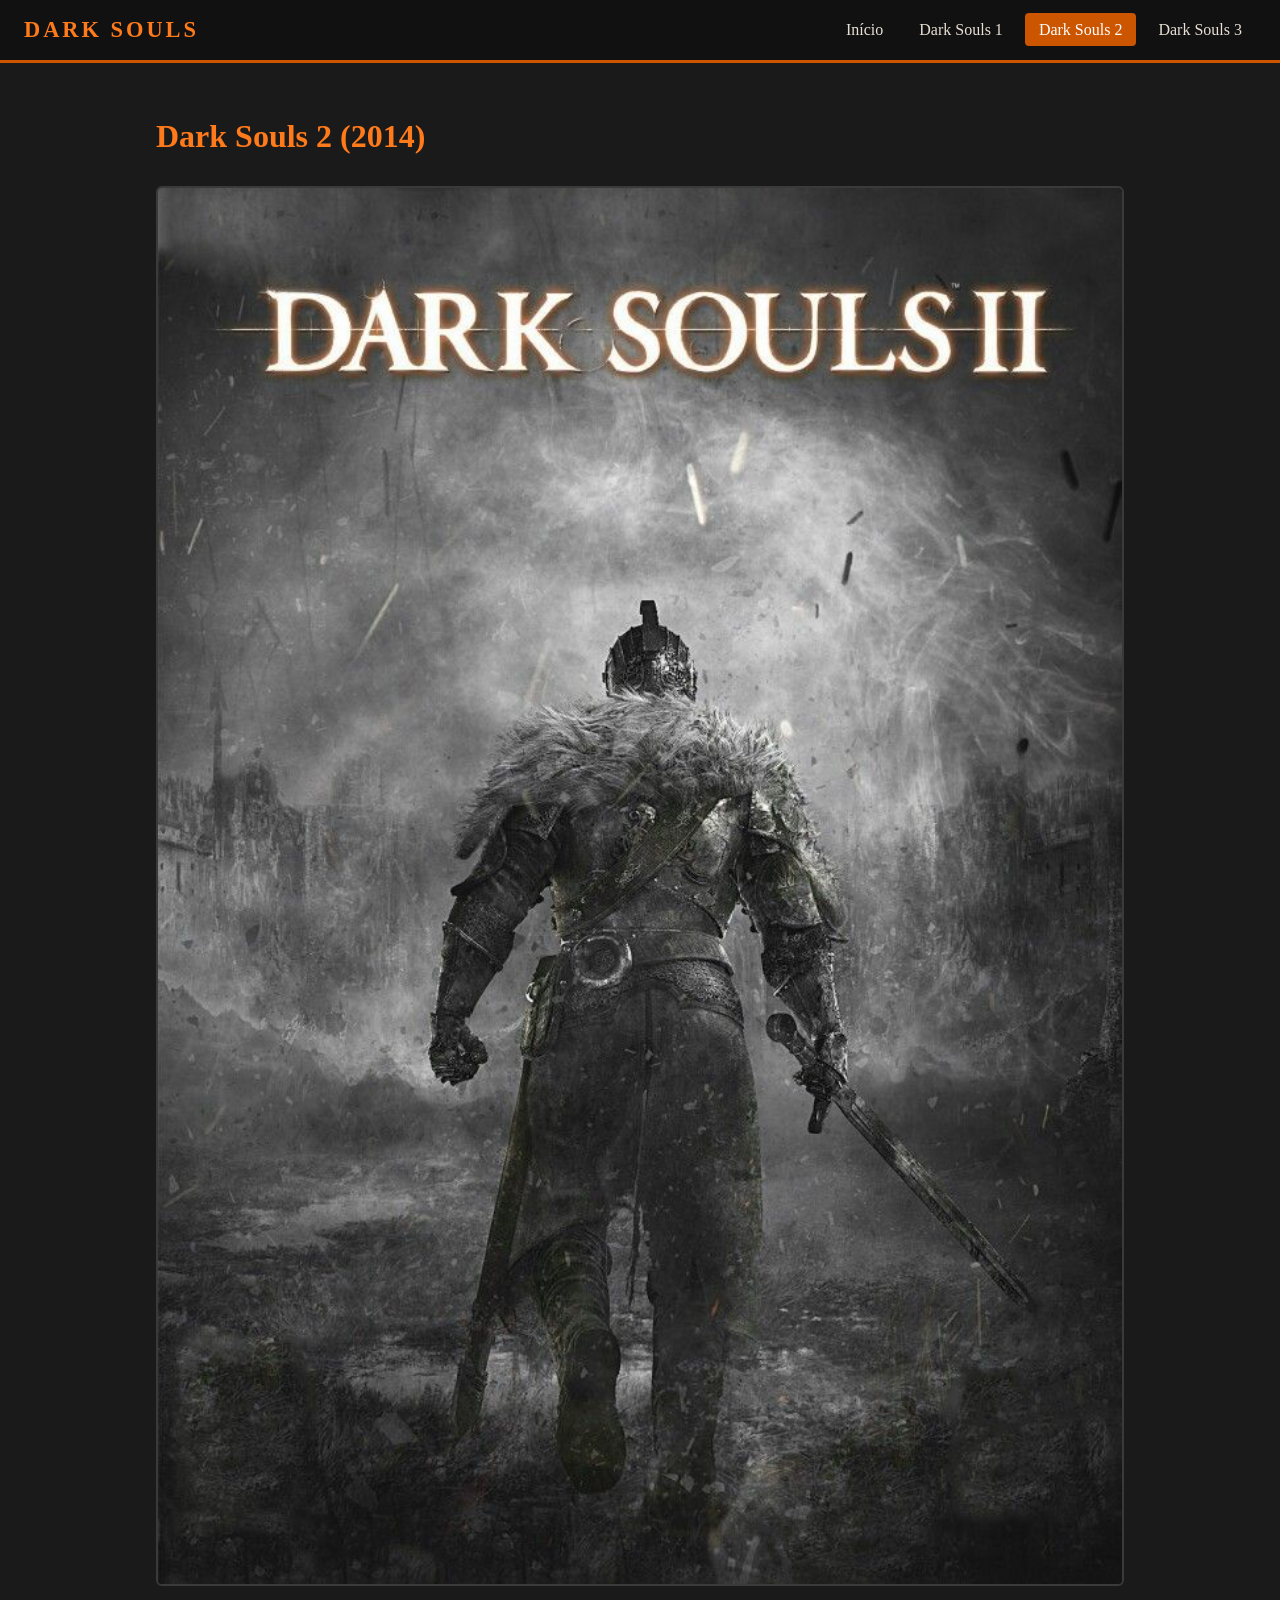
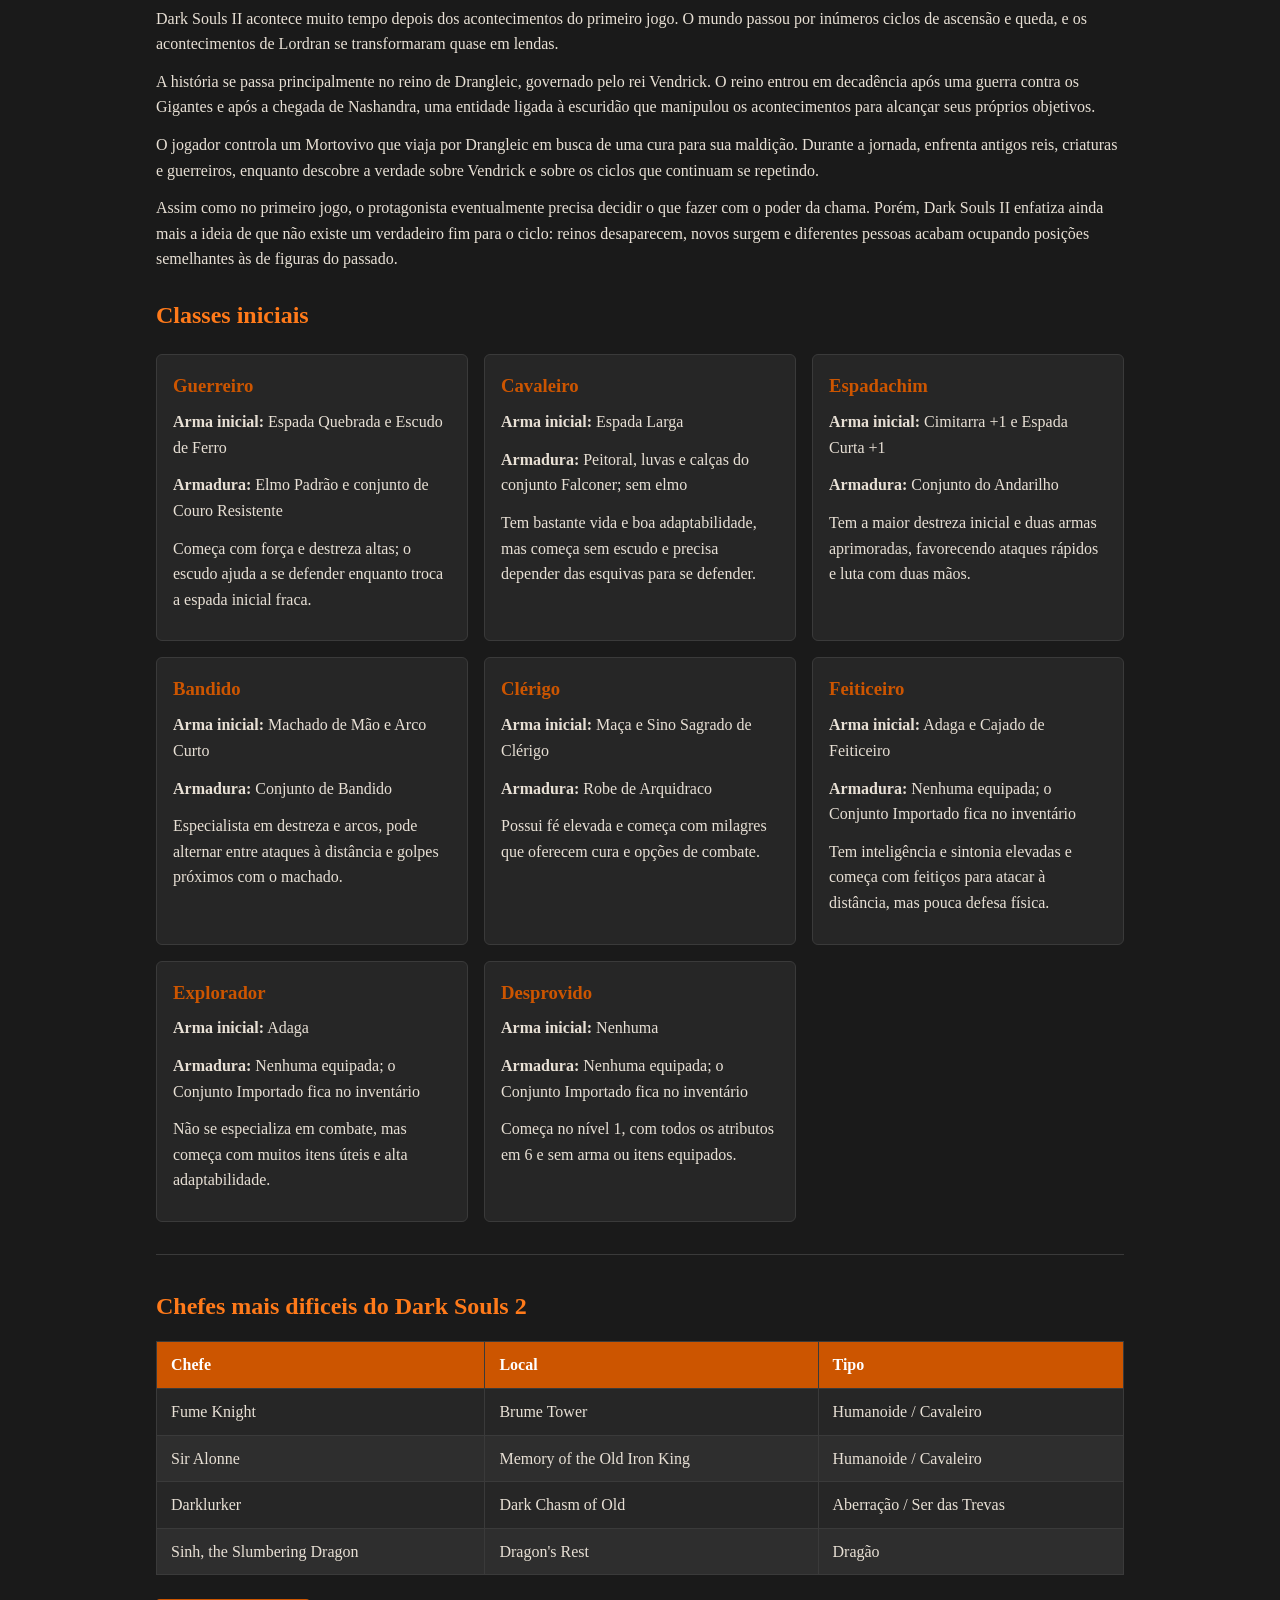
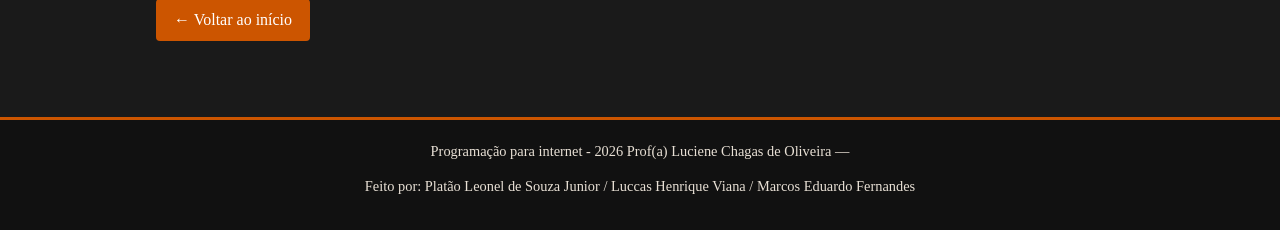
==== darksouls/ds2.html @ 814d5483 "Add files via upload" ====
<!DOCTYPE html>
<html lang="pt-BR">
<head>
  <meta charset="UTF-8">
  <meta name="viewport" content="width=device-width, initial-scale=1.0">
  <title>Dark Souls 2 - Classes e Chefes</title>
  <link rel="stylesheet" href="style.css">
</head>
<body>

  <header>
    <nav class="menu">
      <span class="logo">DARK SOULS</span>
      <button class="menu-toggle" id="menu-toggle">&#9776;</button>
      <ul class="menu-lista" id="menu-lista">
        <li><a href="index.html">Início</a></li>
        <li><a href="ds1.html">Dark Souls 1</a></li>
        <li><a href="ds2.html" class="ativo">Dark Souls 2</a></li>
        <li><a href="ds3.html">Dark Souls 3</a></li>
      </ul>
    </nav>
  </header>

  <main class="container">

    <h1>Dark Souls 2 (2014)</h1>
    <img src="img/ds2.jpg" alt="Cavaleiro observando o reino de Drangleic" class="img-destaque">
    <p>Dark Souls II acontece muito tempo depois dos acontecimentos do primeiro jogo. O mundo passou por inúmeros ciclos de ascensão e queda, e os acontecimentos de Lordran se transformaram quase em lendas.</p>
    <p>A história se passa principalmente no reino de Drangleic, governado pelo rei Vendrick. O reino entrou em decadência após uma guerra contra os Gigantes e após a chegada de Nashandra, uma entidade ligada à escuridão que manipulou os acontecimentos para alcançar seus próprios objetivos.</p>
    <p>O jogador controla um Mortovivo que viaja por Drangleic em busca de uma cura para sua maldição. Durante a jornada, enfrenta antigos reis, criaturas e guerreiros, enquanto descobre a verdade sobre Vendrick e sobre os ciclos que continuam se repetindo.</p>
    <p>Assim como no primeiro jogo, o protagonista eventualmente precisa decidir o que fazer com o poder da chama. Porém, Dark Souls II enfatiza ainda mais a ideia de que não existe um verdadeiro fim para o ciclo: reinos desaparecem, novos surgem e diferentes pessoas acabam ocupando posições semelhantes às de figuras do passado.</p>

    <h2>Classes iniciais</h2>
    <div class="cards">
      <div class="card">
        <h3>Guerreiro</h3>
        <p><strong>Arma inicial:</strong> Espada Quebrada e Escudo de Ferro</p>
        <p><strong>Armadura:</strong> Elmo Padrão e conjunto de Couro Resistente</p>
        <p>Começa com força e destreza altas; o escudo ajuda a se defender enquanto troca a espada inicial fraca.</p>
      </div>
      <div class="card">
        <h3>Cavaleiro</h3>
        <p><strong>Arma inicial:</strong> Espada Larga</p>
        <p><strong>Armadura:</strong> Peitoral, luvas e calças do conjunto Falconer; sem elmo</p>
        <p>Tem bastante vida e boa adaptabilidade, mas começa sem escudo e precisa depender das esquivas para se defender.</p>
      </div>
      <div class="card">
        <h3>Espadachim</h3>
        <p><strong>Arma inicial:</strong> Cimitarra +1 e Espada Curta +1</p>
        <p><strong>Armadura:</strong> Conjunto do Andarilho</p>
        <p>Tem a maior destreza inicial e duas armas aprimoradas, favorecendo ataques rápidos e luta com duas mãos.</p>
      </div>
      <div class="card">
        <h3>Bandido</h3>
        <p><strong>Arma inicial:</strong> Machado de Mão e Arco Curto</p>
        <p><strong>Armadura:</strong> Conjunto de Bandido</p>
        <p>Especialista em destreza e arcos, pode alternar entre ataques à distância e golpes próximos com o machado.</p>
      </div>
      <div class="card">
        <h3>Clérigo</h3>
        <p><strong>Arma inicial:</strong> Maça e Sino Sagrado de Clérigo</p>
        <p><strong>Armadura:</strong> Robe de Arquidraco</p>
        <p>Possui fé elevada e começa com milagres que oferecem cura e opções de combate.</p>
      </div>
      <div class="card">
        <h3>Feiticeiro</h3>
        <p><strong>Arma inicial:</strong> Adaga e Cajado de Feiticeiro</p>
        <p><strong>Armadura:</strong> Nenhuma equipada; o Conjunto Importado fica no inventário</p>
        <p>Tem inteligência e sintonia elevadas e começa com feitiços para atacar à distância, mas pouca defesa física.</p>
      </div>
      <div class="card">
        <h3>Explorador</h3>
        <p><strong>Arma inicial:</strong> Adaga</p>
        <p><strong>Armadura:</strong> Nenhuma equipada; o Conjunto Importado fica no inventário</p>
        <p>Não se especializa em combate, mas começa com muitos itens úteis e alta adaptabilidade.</p>
      </div>
      <div class="card">
        <h3>Desprovido</h3>
        <p><strong>Arma inicial:</strong> Nenhuma</p>
        <p><strong>Armadura:</strong> Nenhuma equipada; o Conjunto Importado fica no inventário</p>
        <p>Começa no nível 1, com todos os atributos em 6 e sem arma ou itens equipados.</p>
      </div>
    </div>

    <hr>

    <h2>Chefes mais dificeis do Dark Souls 2</h2>
    <table>
      <thead>
        <tr>
          <th>Chefe</th>
          <th>Local</th>
          <th>Tipo</th>
        </tr>
      </thead>
      <tbody>
        <tr>
          <td>Fume Knight</td>
          <td>Brume Tower</td>
          <td>Humanoide / Cavaleiro</td>
        </tr>
        <tr>
          <td>Sir Alonne</td>
          <td>Memory of the Old Iron King</td>
          <td>Humanoide / Cavaleiro</td>
        </tr>
        <tr>
          <td>Darklurker</td>
          <td>Dark Chasm of Old</td>
          <td>Aberração / Ser das Trevas</td>
        </tr>
        <tr>
          <td>Sinh, the Slumbering Dragon</td>
          <td>Dragon's Rest</td>
          <td>Dragão</td>
        </tr>
      </tbody>
    </table>

    <p><a href="index.html" class="botao">&larr; Voltar ao início</a></p>

  </main>

  <footer>
    <p>Programação para internet - 2026 Prof(a) Luciene Chagas de Oliveira &mdash;</p>
    <p>Feito por: Platão Leonel de Souza Junior / Luccas Henrique Viana / Marcos Eduardo Fernandes</p>
  </footer>

  <script src="script.js"></script>
</body>
</html>
---- darksouls/style.css ----
/* Variáveis de cores para padronizar o site */
:root {
  --cor-fundo: #1a1a1a; 
  --cor-fundo-card: #262626;
  --cor-texto: #e8e0d5; 
  --cor-destaque: #cc5500; 
  --cor-destaque-claro: #ff7a1a;
  --cor-borda: #3a3a3a;
  --cor-erro: #ff5555;
  --cor-sucesso: #7bc47f;
}

* {
  margin: 0;
  padding: 0;
  box-sizing: border-box;
}

body {
  background-color: var(--cor-fundo);
  color: var(--cor-texto);
  font-family: Georgia, 'Times New Roman', serif;
  line-height: 1.6;
}

/* Menu de navegação */
.menu {
  background-color: #111111;
  border-bottom: 3px solid var(--cor-destaque);
  display: flex;
  align-items: center;
  justify-content: space-between;
  padding: 12px 24px;
  position: sticky;
  top: 0;
  z-index: 10;
}

.logo {
  color: var(--cor-destaque-claro);
  font-size: 1.4rem;
  font-weight: bold;
  letter-spacing: 3px;
}

.menu-lista {
  list-style: none;
  display: flex;
  gap: 8px;
}

.menu-lista a {
  color: var(--cor-texto);
  text-decoration: none;
  padding: 8px 14px;
  border-radius: 4px;
  transition: background-color 0.2s;
}

.menu-lista a:hover {
  background-color: var(--cor-destaque);
  color: #ffffff;
}

/* Link da página atual fica destacado */
.menu-lista a.ativo {
  background-color: var(--cor-destaque);
  color: #ffffff;
}
.menu-toggle {
  display: none;
  background: none;
  border: 1px solid var(--cor-borda);
  color: var(--cor-texto);
  font-size: 1.4rem;
  padding: 4px 10px;
  border-radius: 4px;
  cursor: pointer;
}

/* Banner da página inicial */
.banner {
  position: relative;
  text-align: center;
}

.banner img {
  width: 100%;
  max-height: 420px;
  object-fit: cover;
  display: block;
}

.banner-texto {
  position: absolute;
  bottom: 0;
  left: 0;
  right: 0;
  padding: 24px;
  background: linear-gradient(transparent, rgba(0, 0, 0, 0.85));
}

.banner-texto h1 {
  color: var(--cor-destaque-claro);
  font-size: 2.4rem;
  letter-spacing: 2px;
}

/* Conteúdo */
.container {
  max-width: 1000px;
  margin: 0 auto;
  padding: 24px 16px;
}

h1, h2 {
  color: var(--cor-destaque-claro);
  margin: 24px 0 12px 0;
}

h3 {
  color: var(--cor-destaque);
  margin-bottom: 8px;
}

p {
  margin-bottom: 12px;
}

hr {
  border: none;
  border-top: 1px solid var(--cor-borda);
  margin: 32px 0;
}

.img-destaque {
  width: 100%;
  border-radius: 6px;
  border: 2px solid var(--cor-borda);
  margin: 12px 0;
}

/* Cards */
.cards {
  display: grid;
  grid-template-columns: repeat(auto-fit, minmax(260px, 1fr));
  gap: 16px;
  margin: 20px 0;
}

.card {
  background-color: var(--cor-fundo-card);
  border: 1px solid var(--cor-borda);
  border-radius: 6px;
  padding: 16px;
  transition: border-color 0.2s, transform 0.2s;
}

.card:hover {
  border-color: var(--cor-destaque);
  transform: translateY(-3px);
}

.card img {
  width: 100%;
  border-radius: 4px;
  margin-bottom: 12px;
  display: block;
}

/* Botões e links */
.botao {
  display: inline-block;
  background-color: var(--cor-destaque);
  color: #ffffff;
  text-decoration: none;
  border: none;
  padding: 8px 18px;
  border-radius: 4px;
  font-family: inherit;
  font-size: 1rem;
  cursor: pointer;
  margin-top: 8px;
  transition: background-color 0.2s;
}

.botao:hover {
  background-color: var(--cor-destaque-claro);
}

/* Botões do filtro */
.filtros {
  display: flex;
  flex-wrap: wrap;
  gap: 8px;
  margin: 16px 0;
}

.filtro.selecionado {
  background-color: var(--cor-destaque-claro);
}

/* Tabela */
table {
  width: 100%;
  border-collapse: collapse;
  margin: 16px 0;
  background-color: var(--cor-fundo-card);
}

th, td {
  border: 1px solid var(--cor-borda);
  padding: 10px 14px;
  text-align: left;
}

th {
  background-color: var(--cor-destaque);
  color: #ffffff;
}

/* Linhas alternadas para facilitar a leitura */
tbody tr:nth-child(even) {
  background-color: #2e2e2e;
}

tbody tr:hover {
  background-color: #383838;
}

/* Formulário */
form {
  background-color: var(--cor-fundo-card);
  border: 1px solid var(--cor-borda);
  border-radius: 6px;
  padding: 20px;
  max-width: 480px;
}

.campo {
  margin-bottom: 16px;
}

label {
  display: block;
  margin-bottom: 4px;
  color: var(--cor-destaque-claro);
}

input {
  width: 100%;
  padding: 10px;
  border: 1px solid var(--cor-borda);
  border-radius: 4px;
  background-color: #1f1f1f;
  color: var(--cor-texto);
  font-family: inherit;
  font-size: 1rem;
}

input:focus {
  outline: none;
  border-color: var(--cor-destaque-claro);
}

/* Mensagens de erro e sucesso da validação */
.erro {
  color: var(--cor-erro);
  font-size: 0.85rem;
  display: block;
  margin-top: 4px;
}

.sucesso {
  color: var(--cor-sucesso);
  margin-top: 12px;
  font-weight: bold;
}

/* Rodapé */
footer {
  background-color: #111111;
  border-top: 3px solid var(--cor-destaque);
  text-align: center;
  padding: 20px;
  margin-top: 40px;
  font-size: 0.9rem;
}

footer a {
  color: var(--cor-destaque-claro);
}

/* Responsivo */
@media (max-width: 700px) {
  .menu-toggle {
    display: block;
  }

  .menu-lista {
    display: none;
    flex-direction: column;
    position: absolute;
    top: 100%;
    left: 0;
    right: 0;
    background-color: #111111;
    padding: 12px;
  }

  /* Classe adicionada pelo JavaScript ao clicar no botão */
  .menu-lista.aberto {
    display: flex;
  }

  .banner-texto h1 {
    font-size: 1.6rem;
  }
}
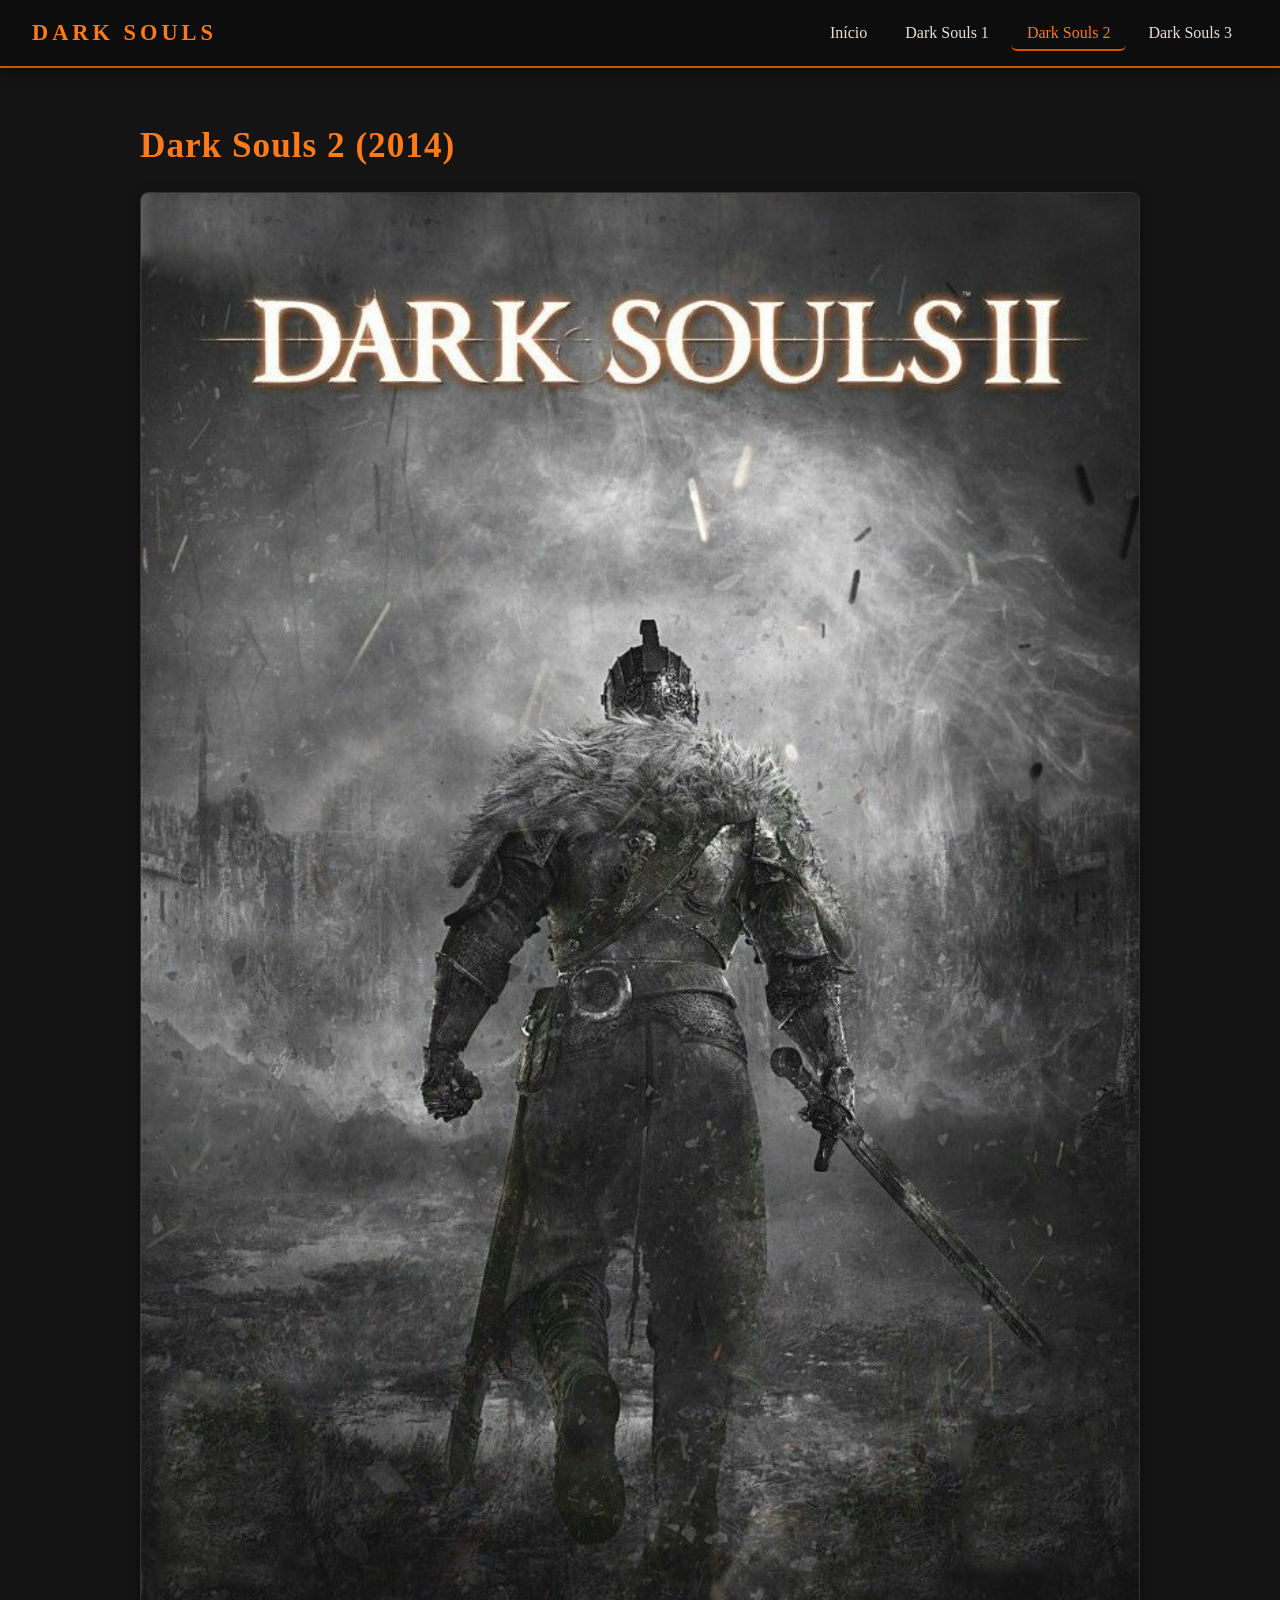
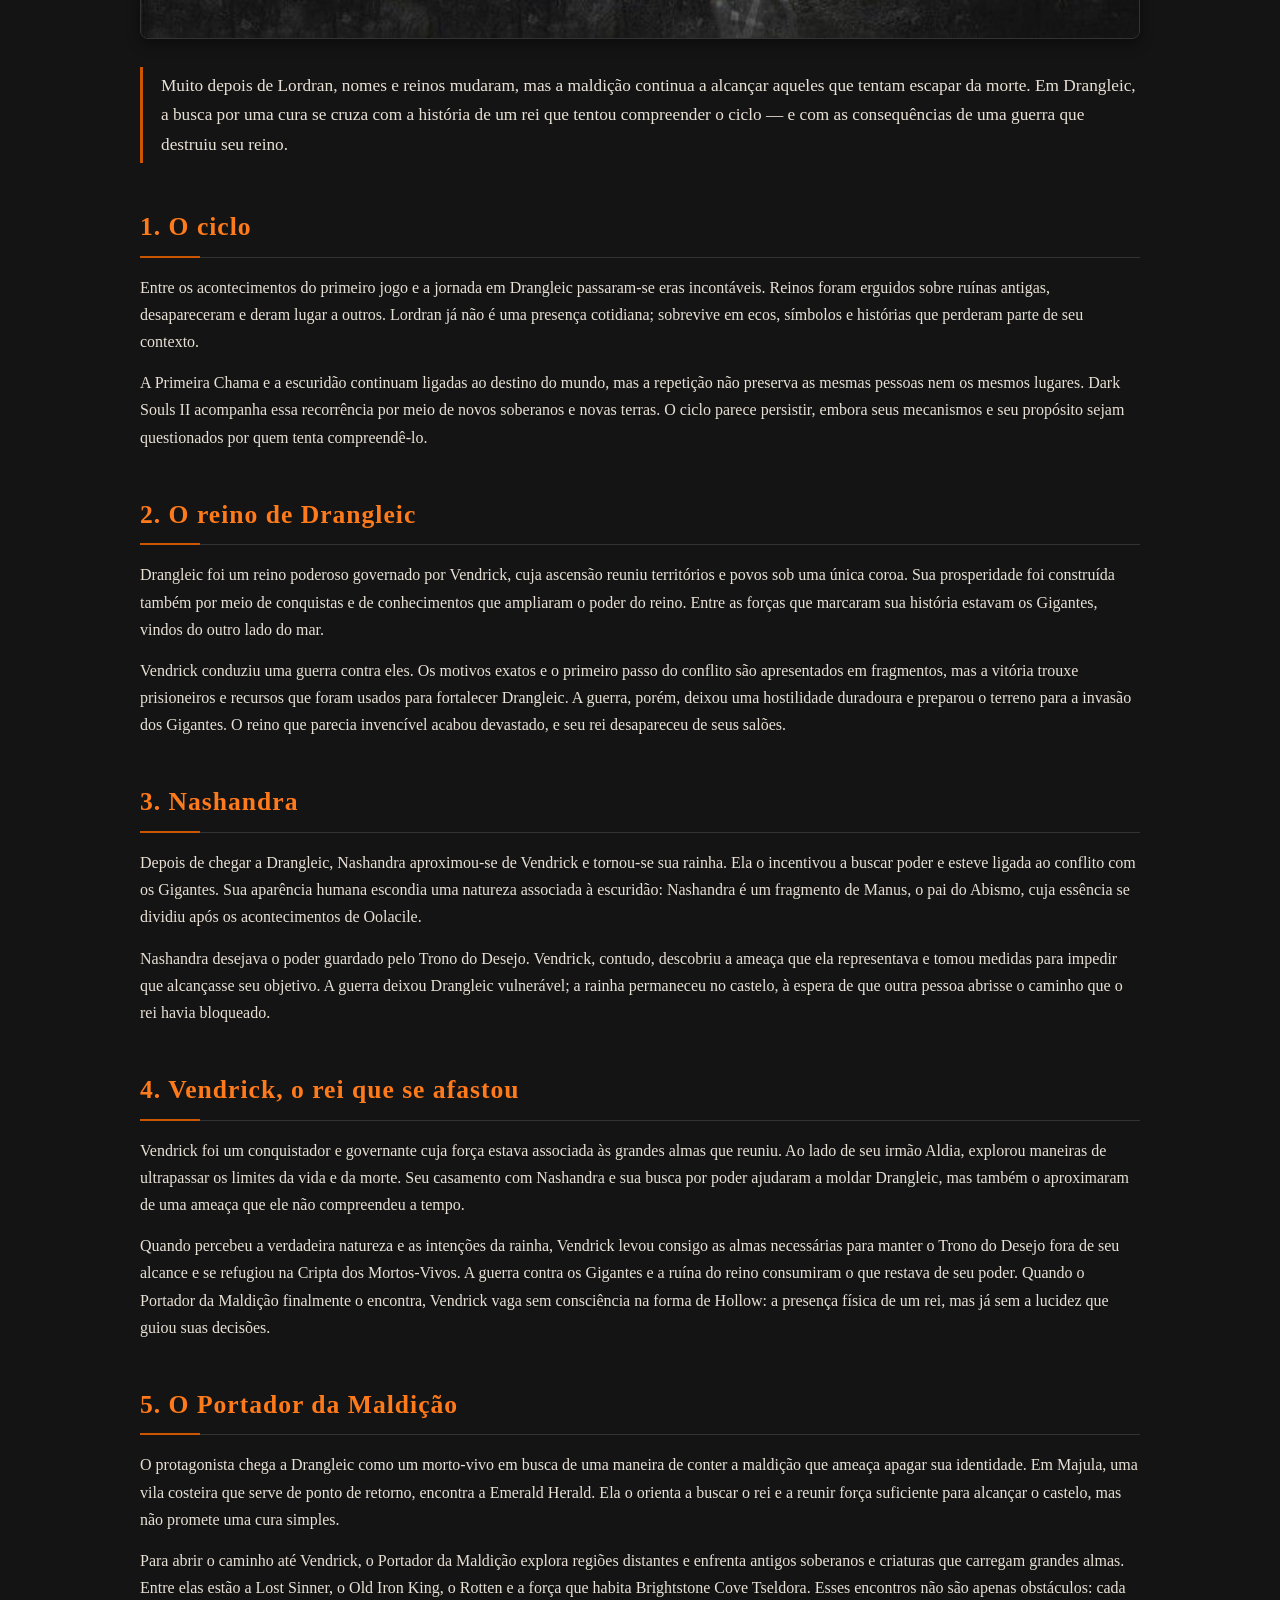
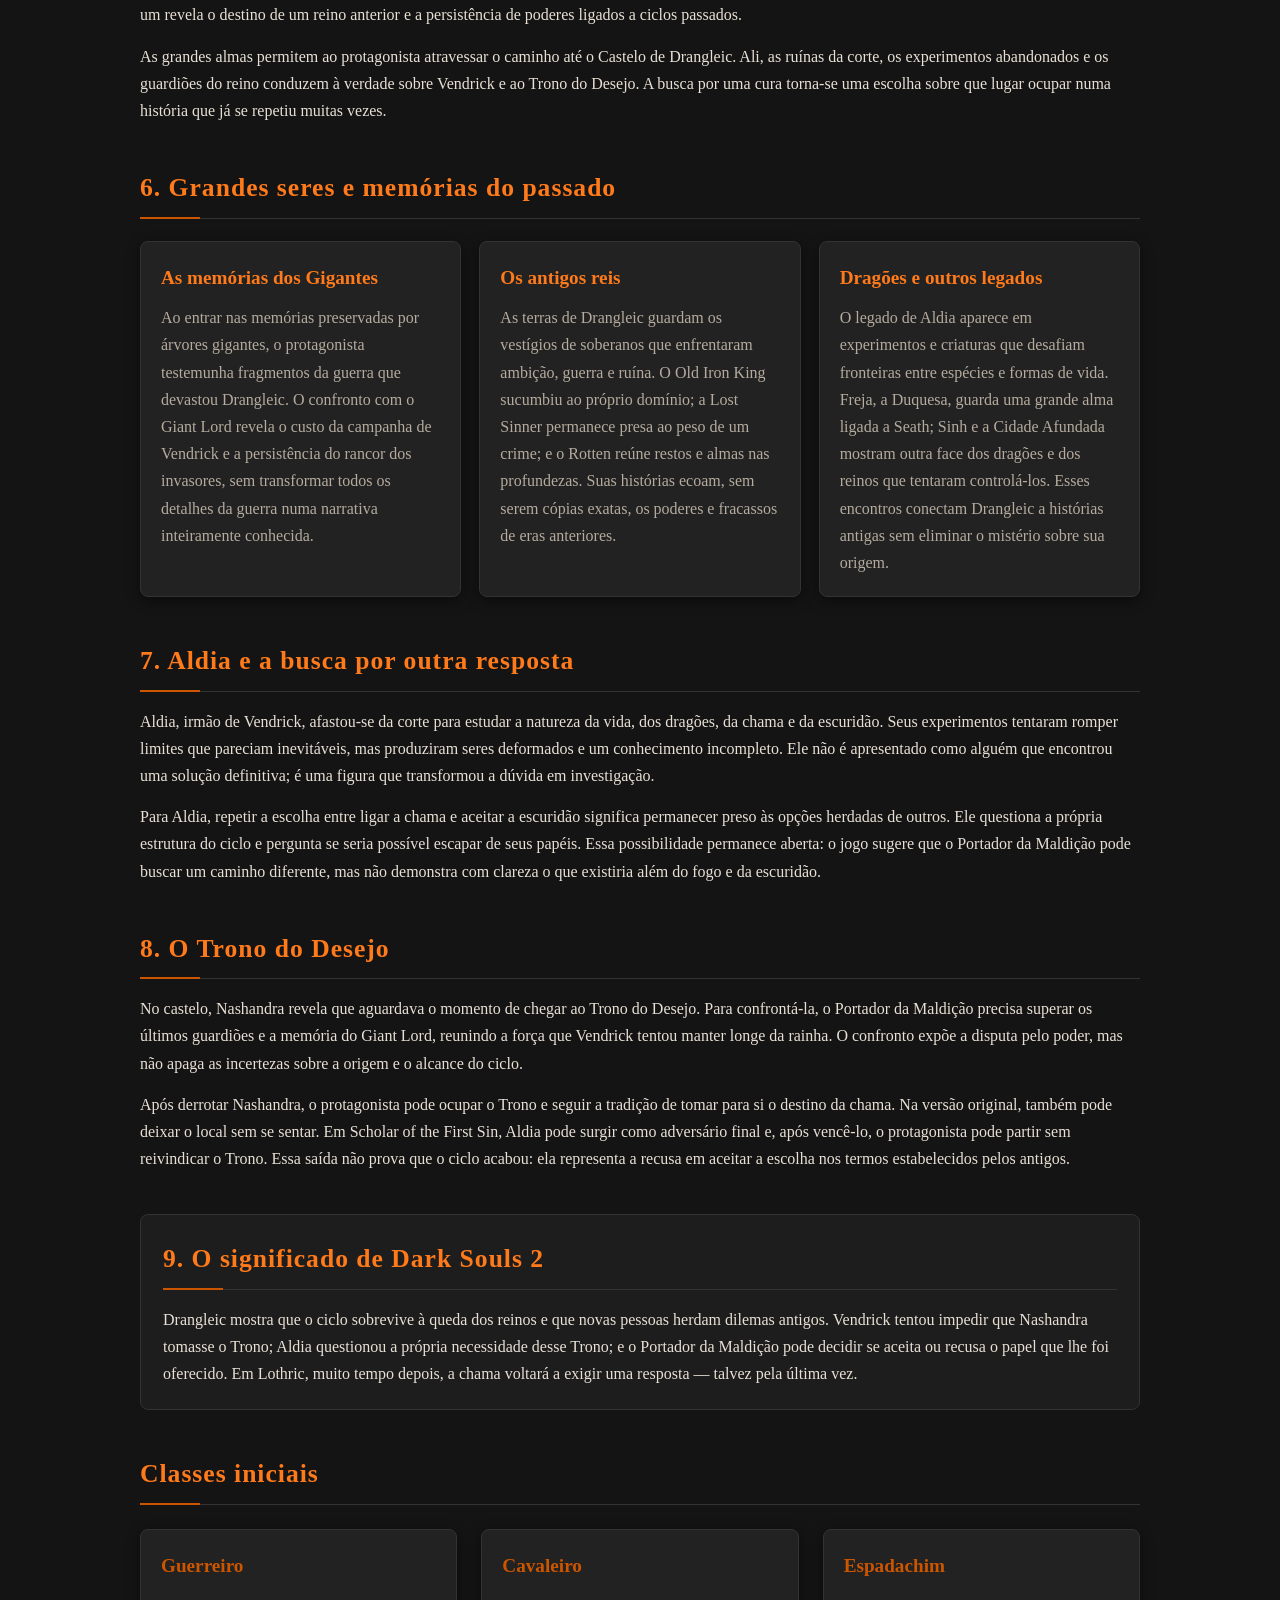
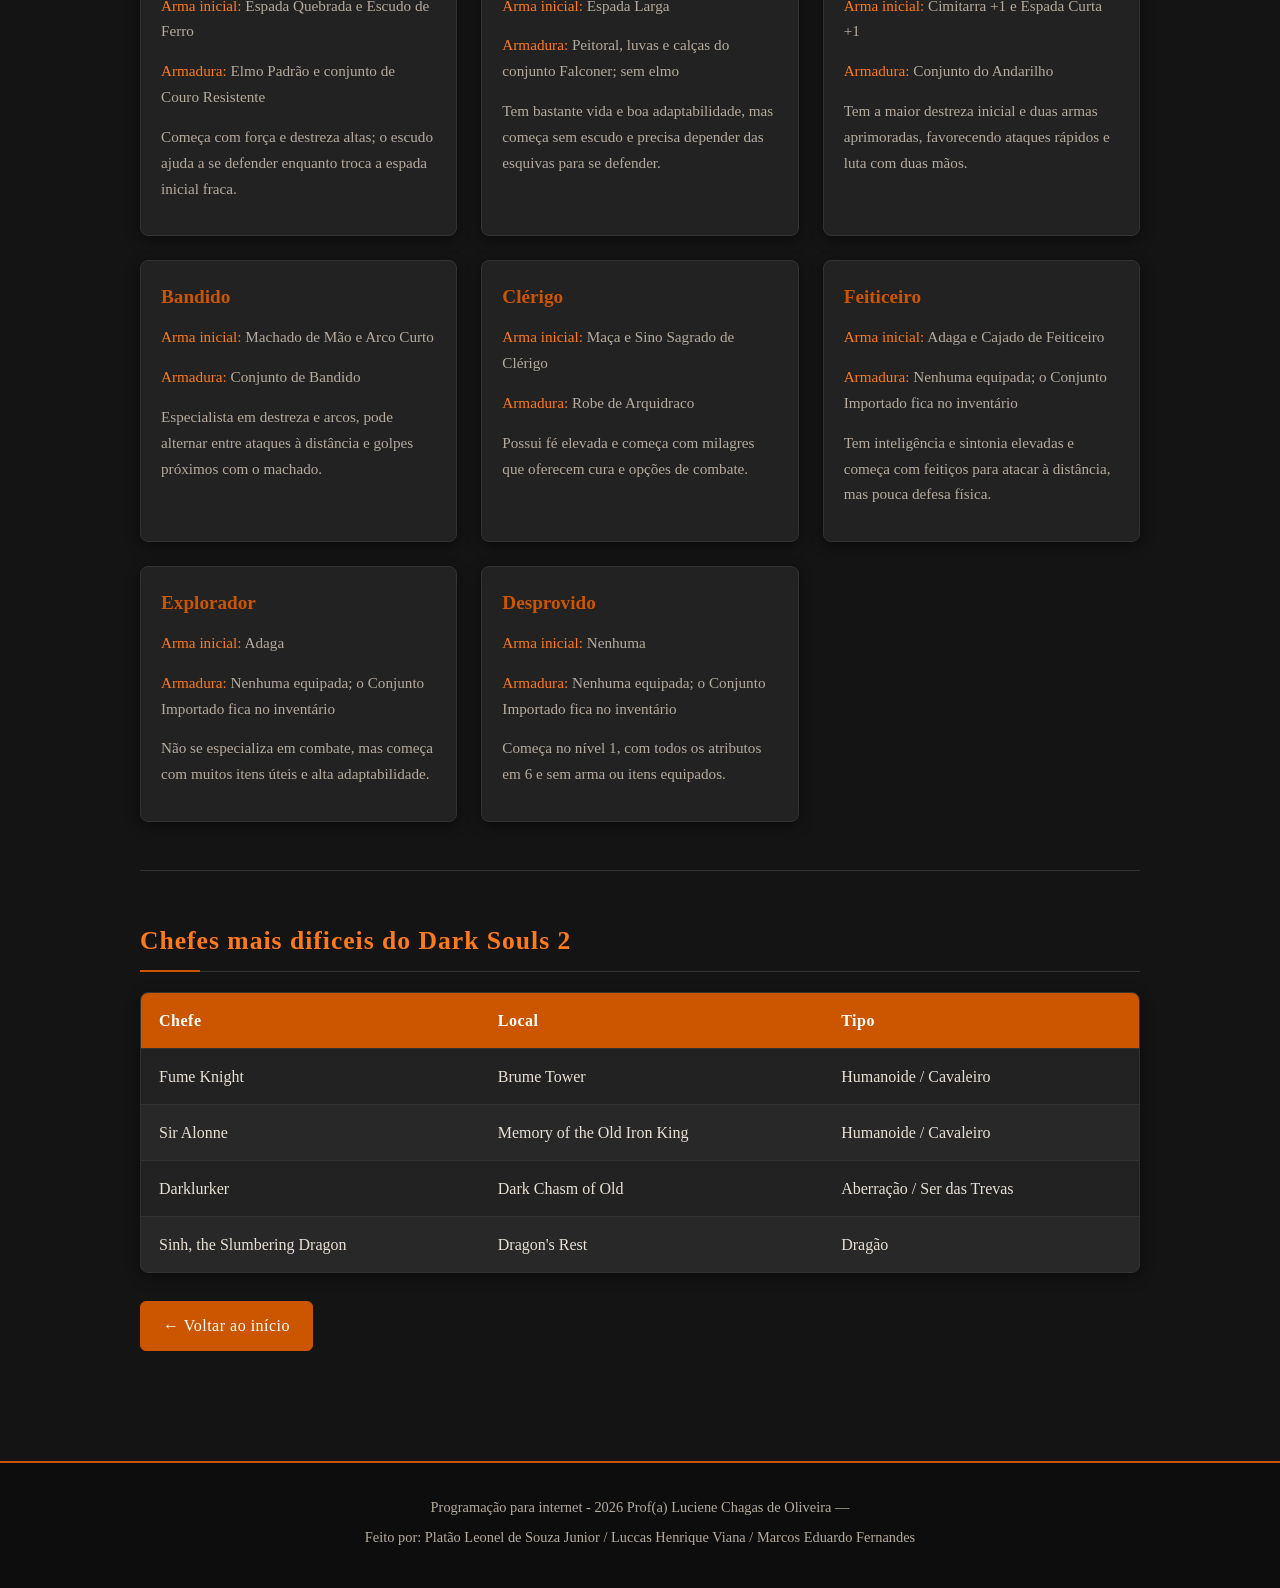
==== commit 924a11fe: "+ Historinhas bla bla bla" ====
--- a/darksouls/ds2.html
+++ b/darksouls/ds2.html
@@ -25,10 +25,73 @@
 
     <h1>Dark Souls 2 (2014)</h1>
     <img src="img/ds2.jpg" alt="Cavaleiro observando o reino de Drangleic" class="img-destaque">
-    <p>Dark Souls II acontece muito tempo depois dos acontecimentos do primeiro jogo. O mundo passou por inúmeros ciclos de ascensão e queda, e os acontecimentos de Lordran se transformaram quase em lendas.</p>
-    <p>A história se passa principalmente no reino de Drangleic, governado pelo rei Vendrick. O reino entrou em decadência após uma guerra contra os Gigantes e após a chegada de Nashandra, uma entidade ligada à escuridão que manipulou os acontecimentos para alcançar seus próprios objetivos.</p>
-    <p>O jogador controla um Mortovivo que viaja por Drangleic em busca de uma cura para sua maldição. Durante a jornada, enfrenta antigos reis, criaturas e guerreiros, enquanto descobre a verdade sobre Vendrick e sobre os ciclos que continuam se repetindo.</p>
-    <p>Assim como no primeiro jogo, o protagonista eventualmente precisa decidir o que fazer com o poder da chama. Porém, Dark Souls II enfatiza ainda mais a ideia de que não existe um verdadeiro fim para o ciclo: reinos desaparecem, novos surgem e diferentes pessoas acabam ocupando posições semelhantes às de figuras do passado.</p>
+    <p class="story-lead">Muito depois de Lordran, nomes e reinos mudaram, mas a maldição continua a alcançar aqueles que tentam escapar da morte. Em Drangleic, a busca por uma cura se cruza com a história de um rei que tentou compreender o ciclo — e com as consequências de uma guerra que destruiu seu reino.</p>
+
+    <section class="story-section">
+      <h2>1. O ciclo</h2>
+      <p>Entre os acontecimentos do primeiro jogo e a jornada em Drangleic passaram-se eras incontáveis. Reinos foram erguidos sobre ruínas antigas, desapareceram e deram lugar a outros. Lordran já não é uma presença cotidiana; sobrevive em ecos, símbolos e histórias que perderam parte de seu contexto.</p>
+      <p>A Primeira Chama e a escuridão continuam ligadas ao destino do mundo, mas a repetição não preserva as mesmas pessoas nem os mesmos lugares. Dark Souls II acompanha essa recorrência por meio de novos soberanos e novas terras. O ciclo parece persistir, embora seus mecanismos e seu propósito sejam questionados por quem tenta compreendê-lo.</p>
+    </section>
+
+    <section class="story-section">
+      <h2>2. O reino de Drangleic</h2>
+      <p>Drangleic foi um reino poderoso governado por Vendrick, cuja ascensão reuniu territórios e povos sob uma única coroa. Sua prosperidade foi construída também por meio de conquistas e de conhecimentos que ampliaram o poder do reino. Entre as forças que marcaram sua história estavam os Gigantes, vindos do outro lado do mar.</p>
+      <p>Vendrick conduziu uma guerra contra eles. Os motivos exatos e o primeiro passo do conflito são apresentados em fragmentos, mas a vitória trouxe prisioneiros e recursos que foram usados para fortalecer Drangleic. A guerra, porém, deixou uma hostilidade duradoura e preparou o terreno para a invasão dos Gigantes. O reino que parecia invencível acabou devastado, e seu rei desapareceu de seus salões.</p>
+    </section>
+
+    <section class="story-section">
+      <h2>3. Nashandra</h2>
+      <p>Depois de chegar a Drangleic, Nashandra aproximou-se de Vendrick e tornou-se sua rainha. Ela o incentivou a buscar poder e esteve ligada ao conflito com os Gigantes. Sua aparência humana escondia uma natureza associada à escuridão: Nashandra é um fragmento de Manus, o pai do Abismo, cuja essência se dividiu após os acontecimentos de Oolacile.</p>
+      <p>Nashandra desejava o poder guardado pelo Trono do Desejo. Vendrick, contudo, descobriu a ameaça que ela representava e tomou medidas para impedir que alcançasse seu objetivo. A guerra deixou Drangleic vulnerável; a rainha permaneceu no castelo, à espera de que outra pessoa abrisse o caminho que o rei havia bloqueado.</p>
+    </section>
+
+    <section class="story-section">
+      <h2>4. Vendrick, o rei que se afastou</h2>
+      <p>Vendrick foi um conquistador e governante cuja força estava associada às grandes almas que reuniu. Ao lado de seu irmão Aldia, explorou maneiras de ultrapassar os limites da vida e da morte. Seu casamento com Nashandra e sua busca por poder ajudaram a moldar Drangleic, mas também o aproximaram de uma ameaça que ele não compreendeu a tempo.</p>
+      <p>Quando percebeu a verdadeira natureza e as intenções da rainha, Vendrick levou consigo as almas necessárias para manter o Trono do Desejo fora de seu alcance e se refugiou na Cripta dos Mortos-Vivos. A guerra contra os Gigantes e a ruína do reino consumiram o que restava de seu poder. Quando o Portador da Maldição finalmente o encontra, Vendrick vaga sem consciência na forma de Hollow: a presença física de um rei, mas já sem a lucidez que guiou suas decisões.</p>
+    </section>
+
+    <section class="story-section">
+      <h2>5. O Portador da Maldição</h2>
+      <p>O protagonista chega a Drangleic como um morto-vivo em busca de uma maneira de conter a maldição que ameaça apagar sua identidade. Em Majula, uma vila costeira que serve de ponto de retorno, encontra a Emerald Herald. Ela o orienta a buscar o rei e a reunir força suficiente para alcançar o castelo, mas não promete uma cura simples.</p>
+      <p>Para abrir o caminho até Vendrick, o Portador da Maldição explora regiões distantes e enfrenta antigos soberanos e criaturas que carregam grandes almas. Entre elas estão a Lost Sinner, o Old Iron King, o Rotten e a força que habita Brightstone Cove Tseldora. Esses encontros não são apenas obstáculos: cada um revela o destino de um reino anterior e a persistência de poderes ligados a ciclos passados.</p>
+      <p>As grandes almas permitem ao protagonista atravessar o caminho até o Castelo de Drangleic. Ali, as ruínas da corte, os experimentos abandonados e os guardiões do reino conduzem à verdade sobre Vendrick e ao Trono do Desejo. A busca por uma cura torna-se uma escolha sobre que lugar ocupar numa história que já se repetiu muitas vezes.</p>
+    </section>
+
+    <section class="story-section">
+      <h2>6. Grandes seres e memórias do passado</h2>
+      <div class="story-grid">
+        <article class="story-card">
+          <h3>As memórias dos Gigantes</h3>
+          <p>Ao entrar nas memórias preservadas por árvores gigantes, o protagonista testemunha fragmentos da guerra que devastou Drangleic. O confronto com o Giant Lord revela o custo da campanha de Vendrick e a persistência do rancor dos invasores, sem transformar todos os detalhes da guerra numa narrativa inteiramente conhecida.</p>
+        </article>
+        <article class="story-card">
+          <h3>Os antigos reis</h3>
+          <p>As terras de Drangleic guardam os vestígios de soberanos que enfrentaram ambição, guerra e ruína. O Old Iron King sucumbiu ao próprio domínio; a Lost Sinner permanece presa ao peso de um crime; e o Rotten reúne restos e almas nas profundezas. Suas histórias ecoam, sem serem cópias exatas, os poderes e fracassos de eras anteriores.</p>
+        </article>
+        <article class="story-card">
+          <h3>Dragões e outros legados</h3>
+          <p>O legado de Aldia aparece em experimentos e criaturas que desafiam fronteiras entre espécies e formas de vida. Freja, a Duquesa, guarda uma grande alma ligada a Seath; Sinh e a Cidade Afundada mostram outra face dos dragões e dos reinos que tentaram controlá-los. Esses encontros conectam Drangleic a histórias antigas sem eliminar o mistério sobre sua origem.</p>
+        </article>
+      </div>
+    </section>
+
+    <section class="story-section">
+      <h2>7. Aldia e a busca por outra resposta</h2>
+      <p>Aldia, irmão de Vendrick, afastou-se da corte para estudar a natureza da vida, dos dragões, da chama e da escuridão. Seus experimentos tentaram romper limites que pareciam inevitáveis, mas produziram seres deformados e um conhecimento incompleto. Ele não é apresentado como alguém que encontrou uma solução definitiva; é uma figura que transformou a dúvida em investigação.</p>
+      <p>Para Aldia, repetir a escolha entre ligar a chama e aceitar a escuridão significa permanecer preso às opções herdadas de outros. Ele questiona a própria estrutura do ciclo e pergunta se seria possível escapar de seus papéis. Essa possibilidade permanece aberta: o jogo sugere que o Portador da Maldição pode buscar um caminho diferente, mas não demonstra com clareza o que existiria além do fogo e da escuridão.</p>
+    </section>
+
+    <section class="story-section">
+      <h2>8. O Trono do Desejo</h2>
+      <p>No castelo, Nashandra revela que aguardava o momento de chegar ao Trono do Desejo. Para confrontá-la, o Portador da Maldição precisa superar os últimos guardiões e a memória do Giant Lord, reunindo a força que Vendrick tentou manter longe da rainha. O confronto expõe a disputa pelo poder, mas não apaga as incertezas sobre a origem e o alcance do ciclo.</p>
+      <p>Após derrotar Nashandra, o protagonista pode ocupar o Trono e seguir a tradição de tomar para si o destino da chama. Na versão original, também pode deixar o local sem se sentar. Em Scholar of the First Sin, Aldia pode surgir como adversário final e, após vencê-lo, o protagonista pode partir sem reivindicar o Trono. Essa saída não prova que o ciclo acabou: ela representa a recusa em aceitar a escolha nos termos estabelecidos pelos antigos.</p>
+    </section>
+
+    <section class="story-section story-conclusion">
+      <h2>9. O significado de Dark Souls 2</h2>
+      <p>Drangleic mostra que o ciclo sobrevive à queda dos reinos e que novas pessoas herdam dilemas antigos. Vendrick tentou impedir que Nashandra tomasse o Trono; Aldia questionou a própria necessidade desse Trono; e o Portador da Maldição pode decidir se aceita ou recusa o papel que lhe foi oferecido. Em Lothric, muito tempo depois, a chama voltará a exigir uma resposta — talvez pela última vez.</p>
+    </section>
 
     <h2>Classes iniciais</h2>
     <div class="cards">
--- a/darksouls/style.css
+++ b/darksouls/style.css
@@ -1,13 +1,18 @@
 /* Variáveis de cores para padronizar o site */
 :root {
-  --cor-fundo: #1a1a1a; 
-  --cor-fundo-card: #262626;
-  --cor-texto: #e8e0d5; 
-  --cor-destaque: #cc5500; 
+  --cor-fundo: #141414;
+  --cor-fundo-menu: #0d0d0d;
+  --cor-fundo-card: #222222;
+  --cor-fundo-campo: #1a1a1a;
+  --cor-texto: #e8e0d5;
+  --cor-texto-suave: #b5ab9e;
+  --cor-destaque: #cc5500;
   --cor-destaque-claro: #ff7a1a;
-  --cor-borda: #3a3a3a;
-  --cor-erro: #ff5555;
+  --cor-borda: #333333;
+  --cor-erro: #ff6b6b;
   --cor-sucesso: #7bc47f;
+  --sombra: 0 4px 14px rgba(0, 0, 0, 0.45);
+  --raio: 8px;
 }
 
 * {
@@ -20,65 +25,68 @@
   background-color: var(--cor-fundo);
   color: var(--cor-texto);
   font-family: Georgia, 'Times New Roman', serif;
-  line-height: 1.6;
-}
-
-/* Menu de navegação */
+  line-height: 1.7;
+}
+
+/* ===== Menu de navegação ===== */
 .menu {
-  background-color: #111111;
-  border-bottom: 3px solid var(--cor-destaque);
+  background-color: var(--cor-fundo-menu);
+  border-bottom: 2px solid var(--cor-destaque);
   display: flex;
   align-items: center;
   justify-content: space-between;
-  padding: 12px 24px;
+  padding: 14px 32px;
   position: sticky;
   top: 0;
   z-index: 10;
+  box-shadow: var(--sombra);
 }
 
 .logo {
   color: var(--cor-destaque-claro);
   font-size: 1.4rem;
   font-weight: bold;
-  letter-spacing: 3px;
+  letter-spacing: 4px;
 }
 
 .menu-lista {
   list-style: none;
   display: flex;
-  gap: 8px;
+  gap: 6px;
 }
 
 .menu-lista a {
   color: var(--cor-texto);
   text-decoration: none;
-  padding: 8px 14px;
-  border-radius: 4px;
-  transition: background-color 0.2s;
+  padding: 8px 16px;
+  border-radius: 6px;
+  border-bottom: 2px solid transparent;
+  transition: color 0.2s, background-color 0.2s, border-color 0.2s;
 }
 
 .menu-lista a:hover {
-  background-color: var(--cor-destaque);
-  color: #ffffff;
-}
-
-/* Link da página atual fica destacado */
+  color: var(--cor-destaque-claro);
+  background-color: rgba(204, 85, 0, 0.12);
+}
+
+/* Link da página atual fica destacado de forma discreta */
 .menu-lista a.ativo {
-  background-color: var(--cor-destaque);
-  color: #ffffff;
-}
+  color: var(--cor-destaque-claro);
+  border-bottom-color: var(--cor-destaque);
+}
+
 .menu-toggle {
   display: none;
   background: none;
   border: 1px solid var(--cor-borda);
   color: var(--cor-texto);
   font-size: 1.4rem;
-  padding: 4px 10px;
-  border-radius: 4px;
+  padding: 4px 12px;
+  border-radius: 6px;
   cursor: pointer;
 }
 
-/* Banner da página inicial */
+/* ===== Banner da página inicial ===== */
 .banner {
   position: relative;
   text-align: center;
@@ -86,7 +94,7 @@
 
 .banner img {
   width: 100%;
-  max-height: 420px;
+  height: 420px;
   object-fit: cover;
   display: block;
 }
@@ -96,171 +104,286 @@
   bottom: 0;
   left: 0;
   right: 0;
-  padding: 24px;
-  background: linear-gradient(transparent, rgba(0, 0, 0, 0.85));
+  padding: 48px 24px 32px;
+  background: linear-gradient(transparent, rgba(0, 0, 0, 0.9));
 }
 
 .banner-texto h1 {
   color: var(--cor-destaque-claro);
-  font-size: 2.4rem;
-  letter-spacing: 2px;
-}
-
-/* Conteúdo */
+  font-size: 2.6rem;
+  letter-spacing: 3px;
+  margin: 0;
+  text-shadow: 0 2px 8px rgba(0, 0, 0, 0.8);
+}
+
+/* ===== Conteúdo ===== */
 .container {
-  max-width: 1000px;
+  max-width: 1040px;
   margin: 0 auto;
-  padding: 24px 16px;
+  padding: 40px 20px;
 }
 
 h1, h2 {
   color: var(--cor-destaque-claro);
-  margin: 24px 0 12px 0;
+  margin: 40px 0 16px 0;
+  letter-spacing: 1px;
+}
+
+h1 {
+  font-size: 2.2rem;
+  margin-top: 8px;
+}
+
+/* Linha laranja embaixo dos títulos de seção */
+h2 {
+  font-size: 1.6rem;
+  padding-bottom: 8px;
+  border-bottom: 1px solid var(--cor-borda);
+  position: relative;
+}
+
+h2::after {
+  content: "";
+  position: absolute;
+  left: 0;
+  bottom: -1px;
+  width: 60px;
+  height: 2px;
+  background-color: var(--cor-destaque);
 }
 
 h3 {
   color: var(--cor-destaque);
-  margin-bottom: 8px;
+  font-size: 1.2rem;
+  margin-bottom: 10px;
 }
 
 p {
-  margin-bottom: 12px;
+  margin-bottom: 14px;
+}
+
+strong {
+  color: var(--cor-destaque-claro);
+  font-weight: normal;
 }
 
 hr {
   border: none;
   border-top: 1px solid var(--cor-borda);
-  margin: 32px 0;
-}
-
+  margin: 48px 0;
+}
+
+/* ===== Imagens ===== */
 .img-destaque {
   width: 100%;
-  border-radius: 6px;
-  border: 2px solid var(--cor-borda);
-  margin: 12px 0;
-}
-
-/* Cards */
+  height: auto;
+  border-radius: var(--raio);
+  border: 1px solid var(--cor-borda);
+  box-shadow: var(--sombra);
+  margin: 16px 0 28px;
+  display: block;
+}
+
+/* ===== Cards ===== */
 .cards {
   display: grid;
   grid-template-columns: repeat(auto-fit, minmax(260px, 1fr));
-  gap: 16px;
-  margin: 20px 0;
-}
-
+  gap: 24px;
+  margin: 24px 0;
+}
+
+/* Flex em coluna para o botão ficar sempre embaixo */
 .card {
+  display: flex;
+  flex-direction: column;
   background-color: var(--cor-fundo-card);
   border: 1px solid var(--cor-borda);
-  border-radius: 6px;
-  padding: 16px;
-  transition: border-color 0.2s, transform 0.2s;
+  border-radius: var(--raio);
+  padding: 20px;
+  box-shadow: var(--sombra);
+  transition: border-color 0.25s, transform 0.25s;
 }
 
 .card:hover {
   border-color: var(--cor-destaque);
-  transform: translateY(-3px);
-}
-
+  transform: translateY(-4px);
+}
+
+.card p {
+  color: var(--cor-texto-suave);
+  font-size: 0.95rem;
+}
+
+/* Moldura para exibir a arte inteira sem recortar */
+.card > a:first-child {
+  display: block;
+  overflow: hidden;
+  margin-bottom: 16px;
+  border: 1px solid var(--cor-borda);
+  border-radius: 6px;
+  background: radial-gradient(ellipse at center, #303030 0%, #111111 100%);
+  transition: border-color 0.25s, box-shadow 0.25s;
+}
+
+.card > a:first-child:hover {
+  border-color: var(--cor-destaque);
+  box-shadow: 0 0 14px rgba(204, 85, 0, 0.2);
+}
+
+/* Imagens dos cards com a mesma proporção */
 .card img {
   width: 100%;
-  border-radius: 4px;
-  margin-bottom: 12px;
+  aspect-ratio: 4 / 3;
+  object-fit: contain;
+  border-radius: 6px;
+  padding: 8px;
   display: block;
-}
-
-/* Botões e links */
+  transition: opacity 0.25s;
+}
+
+/* Hover leve nas imagens clicáveis */
+.card a img:hover {
+  opacity: 0.95;
+}
+
+/* Empurra o botão para o final do card */
+.card .botao {
+  margin-top: auto;
+  align-self: flex-start;
+}
+
+/* ===== Botões ===== */
 .botao {
   display: inline-block;
+  min-width: 150px;
+  text-align: center;
   background-color: var(--cor-destaque);
   color: #ffffff;
   text-decoration: none;
-  border: none;
-  padding: 8px 18px;
-  border-radius: 4px;
+  border: 1px solid var(--cor-destaque);
+  padding: 10px 22px;
+  border-radius: 6px;
   font-family: inherit;
   font-size: 1rem;
+  letter-spacing: 0.5px;
   cursor: pointer;
   margin-top: 8px;
-  transition: background-color 0.2s;
+  transition: background-color 0.2s, border-color 0.2s;
 }
 
 .botao:hover {
   background-color: var(--cor-destaque-claro);
+  border-color: var(--cor-destaque-claro);
 }
 
 /* Botões do filtro */
 .filtros {
   display: flex;
   flex-wrap: wrap;
-  gap: 8px;
+  gap: 10px;
   margin: 16px 0;
 }
 
+.filtro {
+  background-color: transparent;
+  color: var(--cor-texto);
+  border-color: var(--cor-borda);
+}
+
 .filtro.selecionado {
-  background-color: var(--cor-destaque-claro);
-}
-
-/* Tabela */
+  background-color: var(--cor-destaque);
+  border-color: var(--cor-destaque);
+  color: #ffffff;
+}
+
+/* ===== Tabela ===== */
 table {
   width: 100%;
-  border-collapse: collapse;
-  margin: 16px 0;
+  border-collapse: separate;
+  border-spacing: 0;
+  margin: 20px 0;
   background-color: var(--cor-fundo-card);
+  border: 1px solid var(--cor-borda);
+  border-radius: var(--raio);
+  overflow: hidden;
+  box-shadow: var(--sombra);
 }
 
 th, td {
-  border: 1px solid var(--cor-borda);
-  padding: 10px 14px;
+  padding: 14px 18px;
   text-align: left;
+  border-bottom: 1px solid var(--cor-borda);
 }
 
 th {
   background-color: var(--cor-destaque);
   color: #ffffff;
+  letter-spacing: 0.5px;
+}
+
+tbody tr:last-child td {
+  border-bottom: none;
 }
 
 /* Linhas alternadas para facilitar a leitura */
 tbody tr:nth-child(even) {
-  background-color: #2e2e2e;
+  background-color: #282828;
+}
+
+tbody tr {
+  transition: background-color 0.2s;
 }
 
 tbody tr:hover {
-  background-color: #383838;
-}
-
-/* Formulário */
+  background-color: #33291f;
+}
+
+/* ===== Formulário ===== */
 form {
   background-color: var(--cor-fundo-card);
   border: 1px solid var(--cor-borda);
-  border-radius: 6px;
-  padding: 20px;
-  max-width: 480px;
+  border-radius: var(--raio);
+  padding: 28px;
+  max-width: 520px;
+  box-shadow: var(--sombra);
+  margin-top: 20px;
 }
 
 .campo {
-  margin-bottom: 16px;
+  margin-bottom: 20px;
 }
 
 label {
   display: block;
-  margin-bottom: 4px;
-  color: var(--cor-destaque-claro);
+  margin-bottom: 6px;
+  color: var(--cor-destaque-claro);
+  font-size: 0.95rem;
 }
 
 input {
   width: 100%;
-  padding: 10px;
-  border: 1px solid var(--cor-borda);
-  border-radius: 4px;
-  background-color: #1f1f1f;
+  padding: 12px 14px;
+  border: 1px solid var(--cor-borda);
+  border-radius: 6px;
+  background-color: var(--cor-fundo-campo);
   color: var(--cor-texto);
   font-family: inherit;
   font-size: 1rem;
+  transition: border-color 0.2s, box-shadow 0.2s;
+}
+
+input::placeholder {
+  color: #6e665d;
 }
 
 input:focus {
   outline: none;
   border-color: var(--cor-destaque-claro);
+  box-shadow: 0 0 0 3px rgba(255, 122, 26, 0.18);
+}
+
+form .botao {
+  width: 100%;
 }
 
 /* Mensagens de erro e sucesso da validação */
@@ -268,31 +391,49 @@
   color: var(--cor-erro);
   font-size: 0.85rem;
   display: block;
-  margin-top: 4px;
+  margin-top: 6px;
 }
 
 .sucesso {
   color: var(--cor-sucesso);
-  margin-top: 12px;
+  margin: 16px 0 0;
   font-weight: bold;
-}
-
-/* Rodapé */
+  text-align: center;
+}
+
+/* Só mostra a caixa quando existe mensagem */
+.sucesso:not(:empty) {
+  padding: 10px;
+  border: 1px solid var(--cor-sucesso);
+  border-radius: 6px;
+  background-color: rgba(123, 196, 127, 0.1);
+}
+
+/* ===== Rodapé ===== */
 footer {
-  background-color: #111111;
-  border-top: 3px solid var(--cor-destaque);
+  background-color: var(--cor-fundo-menu);
+  border-top: 2px solid var(--cor-destaque);
   text-align: center;
-  padding: 20px;
-  margin-top: 40px;
+  padding: 32px 20px;
+  margin-top: 56px;
   font-size: 0.9rem;
+  color: var(--cor-texto-suave);
+}
+
+footer p {
+  margin-bottom: 6px;
 }
 
 footer a {
   color: var(--cor-destaque-claro);
 }
 
-/* Responsivo */
+/* ===== Responsivo ===== */
 @media (max-width: 700px) {
+  .menu {
+    padding: 12px 16px;
+  }
+
   .menu-toggle {
     display: block;
   }
@@ -304,7 +445,8 @@
     top: 100%;
     left: 0;
     right: 0;
-    background-color: #111111;
+    background-color: var(--cor-fundo-menu);
+    border-bottom: 2px solid var(--cor-destaque);
     padding: 12px;
   }
 
@@ -313,7 +455,184 @@
     display: flex;
   }
 
+  .menu-lista a {
+    display: block;
+  }
+
+  .banner img {
+    height: 260px;
+  }
+
   .banner-texto h1 {
     font-size: 1.6rem;
   }
-}
+
+  h1 {
+    font-size: 1.7rem;
+  }
+
+  .cards {
+    grid-template-columns: 1fr;
+  }
+
+  /* Tabela rola para o lado em vez de quebrar o layout */
+  table {
+    display: block;
+    overflow-x: auto;
+    white-space: nowrap;
+  }
+
+  th, td {
+    padding: 10px 12px;
+  }
+
+  form {
+    padding: 20px;
+    max-width: 100%;
+  }
+}
+
+/* ===== Narrativas dos jogos ===== */
+.story-lead {
+  color: var(--cor-texto);
+  font-size: 1.08rem;
+  border-left: 3px solid var(--cor-destaque);
+  padding: 4px 0 4px 18px;
+  margin: 20px 0 36px;
+}
+
+.story-section {
+  margin: 42px 0;
+}
+
+.story-section h2 {
+  margin-top: 0;
+}
+
+.story-section p:last-child {
+  margin-bottom: 0;
+}
+
+.story-grid,
+.ending-grid {
+  display: grid;
+  grid-template-columns: repeat(auto-fit, minmax(min(100%, 260px), 1fr));
+  gap: 18px;
+  margin: 22px 0;
+}
+
+.story-card,
+.ending-card {
+  min-width: 0;
+  padding: 20px;
+  background-color: var(--cor-fundo-card);
+  border: 1px solid var(--cor-borda);
+  border-radius: var(--raio);
+  box-shadow: var(--sombra);
+}
+
+.story-card h3,
+.ending-card h3 {
+  margin-bottom: 10px;
+  color: var(--cor-destaque-claro);
+}
+
+.story-card p,
+.ending-card p {
+  margin-bottom: 0;
+  color: var(--cor-texto-suave);
+}
+
+.ending-card {
+  border-top: 3px solid var(--cor-destaque);
+}
+
+.story-note {
+  padding: 14px 18px;
+  border-left: 3px solid var(--cor-destaque);
+  background-color: rgba(204, 85, 0, 0.08);
+  color: var(--cor-texto-suave);
+}
+
+.story-conclusion {
+  padding: 22px;
+  background-color: rgba(34, 34, 34, 0.7);
+  border: 1px solid var(--cor-borda);
+  border-radius: var(--raio);
+}
+
+.story-conclusion h2 {
+  margin-top: 0;
+}
+
+.cycle-flow {
+  display: flex;
+  flex-direction: column;
+  align-items: center;
+  gap: 26px;
+  max-width: 560px;
+  margin: 28px auto 36px;
+  list-style: none;
+  text-align: center;
+}
+
+.cycle-flow li {
+  position: relative;
+  width: 100%;
+  padding: 10px 18px;
+  background-color: var(--cor-fundo-card);
+  border: 1px solid var(--cor-borda);
+  border-radius: 6px;
+  color: var(--cor-texto);
+}
+
+.cycle-flow li:nth-child(1),
+.cycle-flow li:nth-child(5),
+.cycle-flow li:nth-child(6),
+.cycle-flow li:last-child {
+  border-color: var(--cor-destaque);
+  color: var(--cor-destaque-claro);
+}
+
+.cycle-flow li:not(:last-child)::after {
+  content: "\2193";
+  position: absolute;
+  left: 50%;
+  bottom: -25px;
+  color: var(--cor-destaque);
+  font-size: 1.2rem;
+  transform: translateX(-50%);
+}
+
+.trilogy-conclusions {
+  margin-top: 32px;
+}
+
+.cycle-closing {
+  margin: 30px 0 0;
+  color: var(--cor-destaque-claro);
+  font-size: 1.15rem;
+  font-style: italic;
+  text-align: center;
+}
+
+@media (max-width: 700px) {
+  .story-lead {
+    font-size: 1rem;
+    padding-left: 14px;
+  }
+
+  .story-section {
+    margin: 34px 0;
+  }
+
+  .story-section h2 {
+    font-size: 1.4rem;
+  }
+
+  .story-card,
+  .ending-card,
+  .story-conclusion {
+    padding: 16px;
+  }
+}
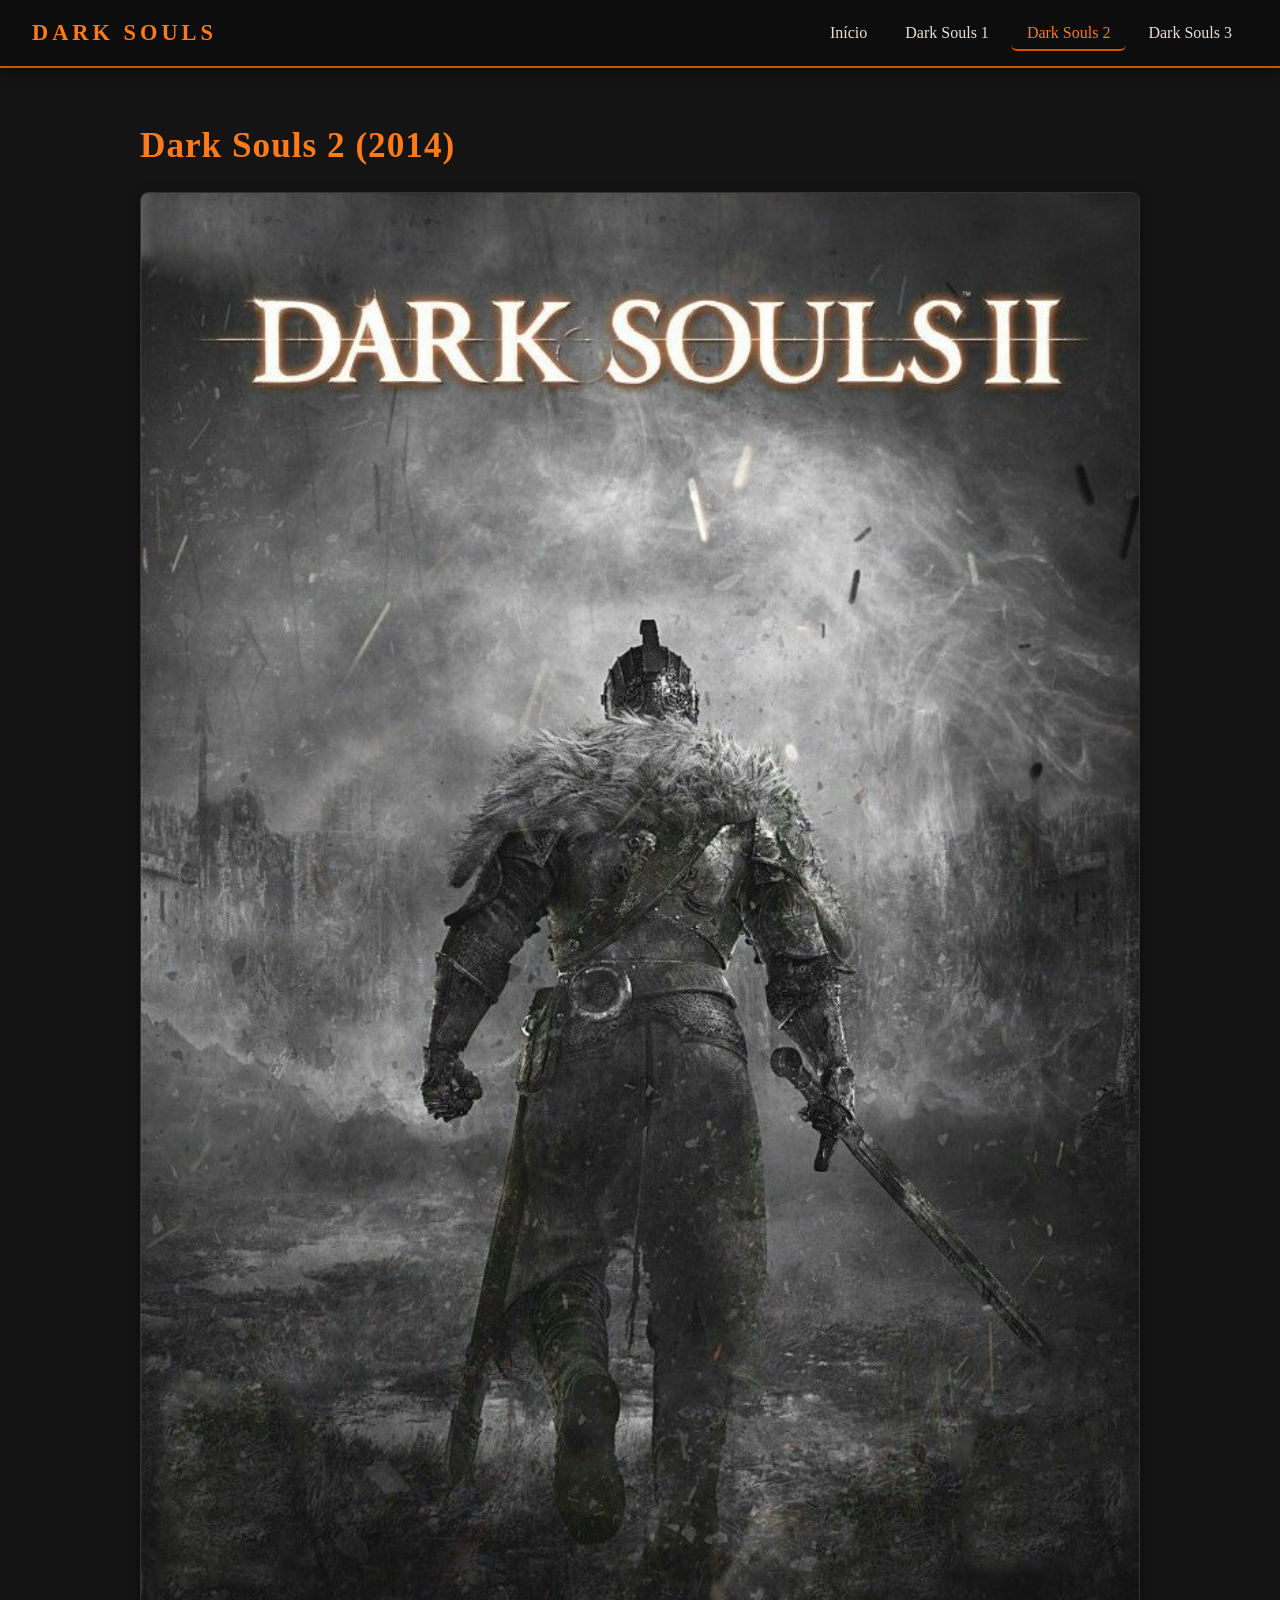
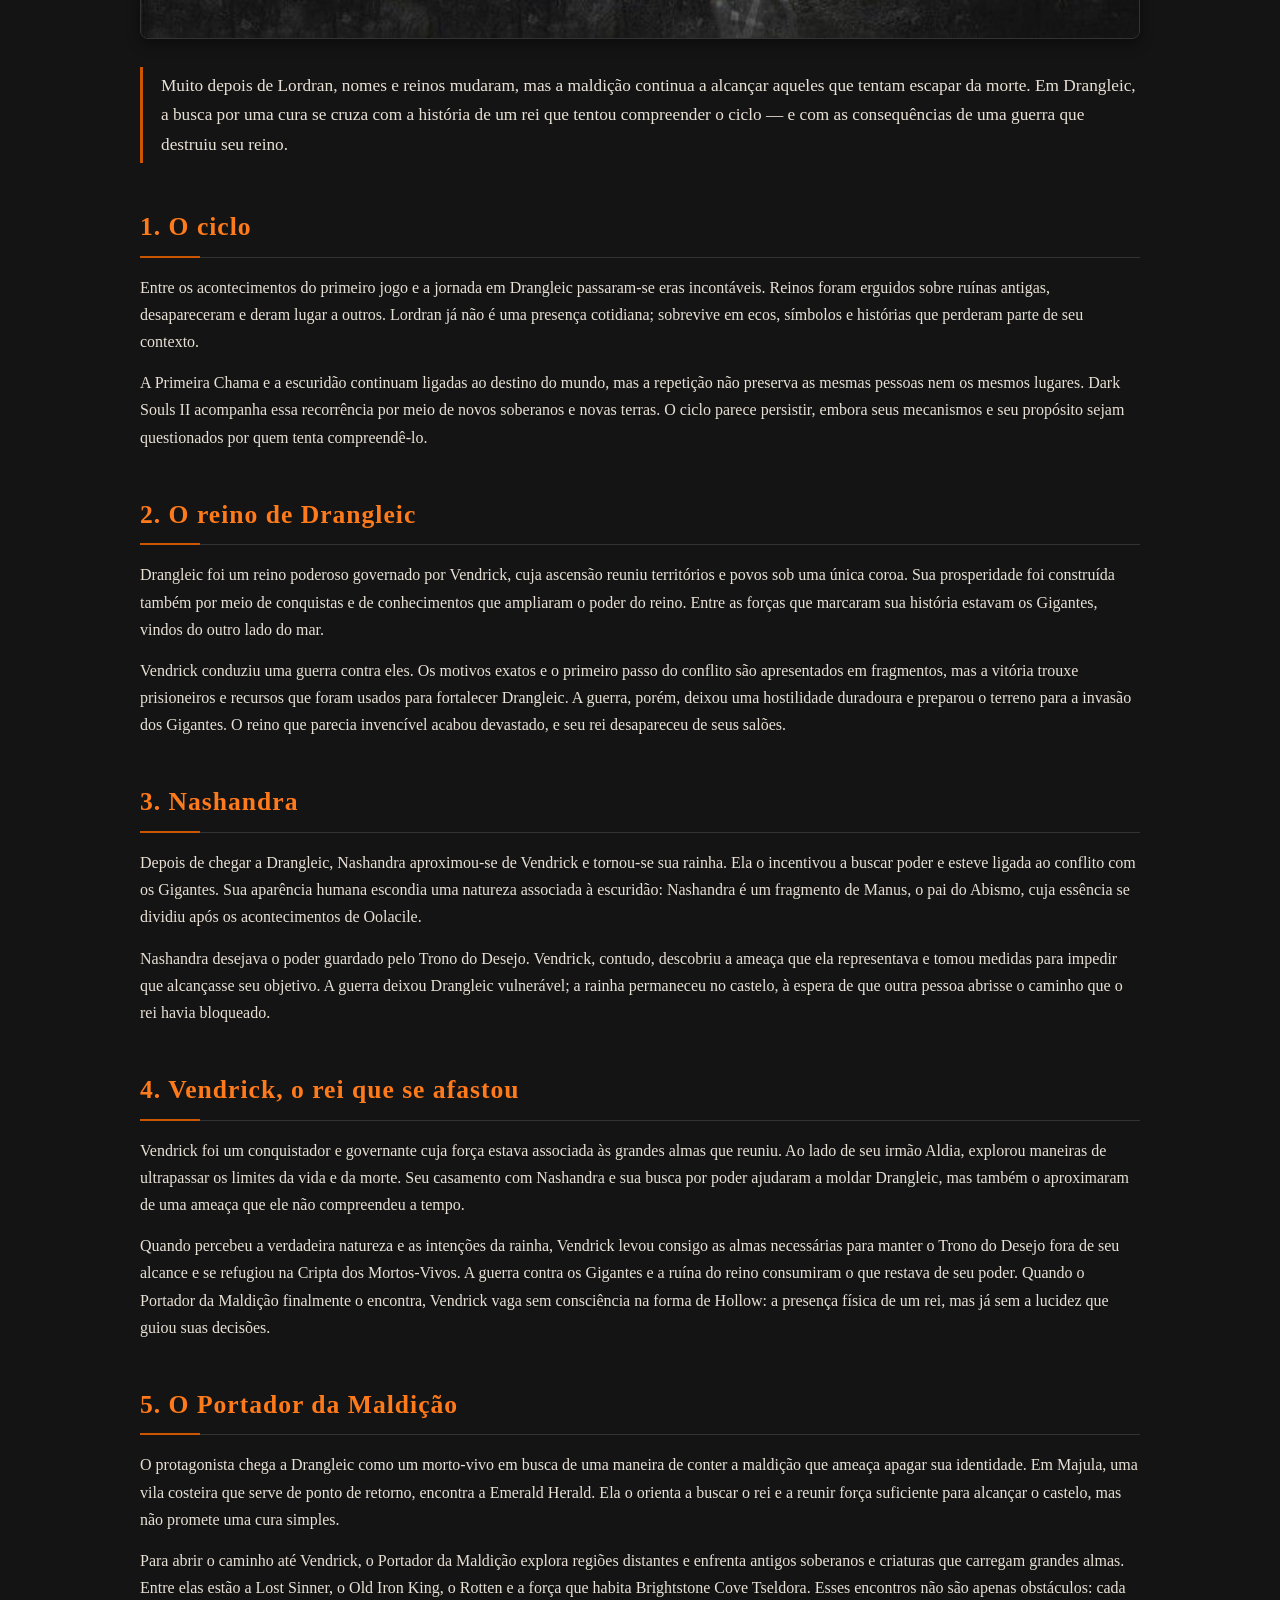
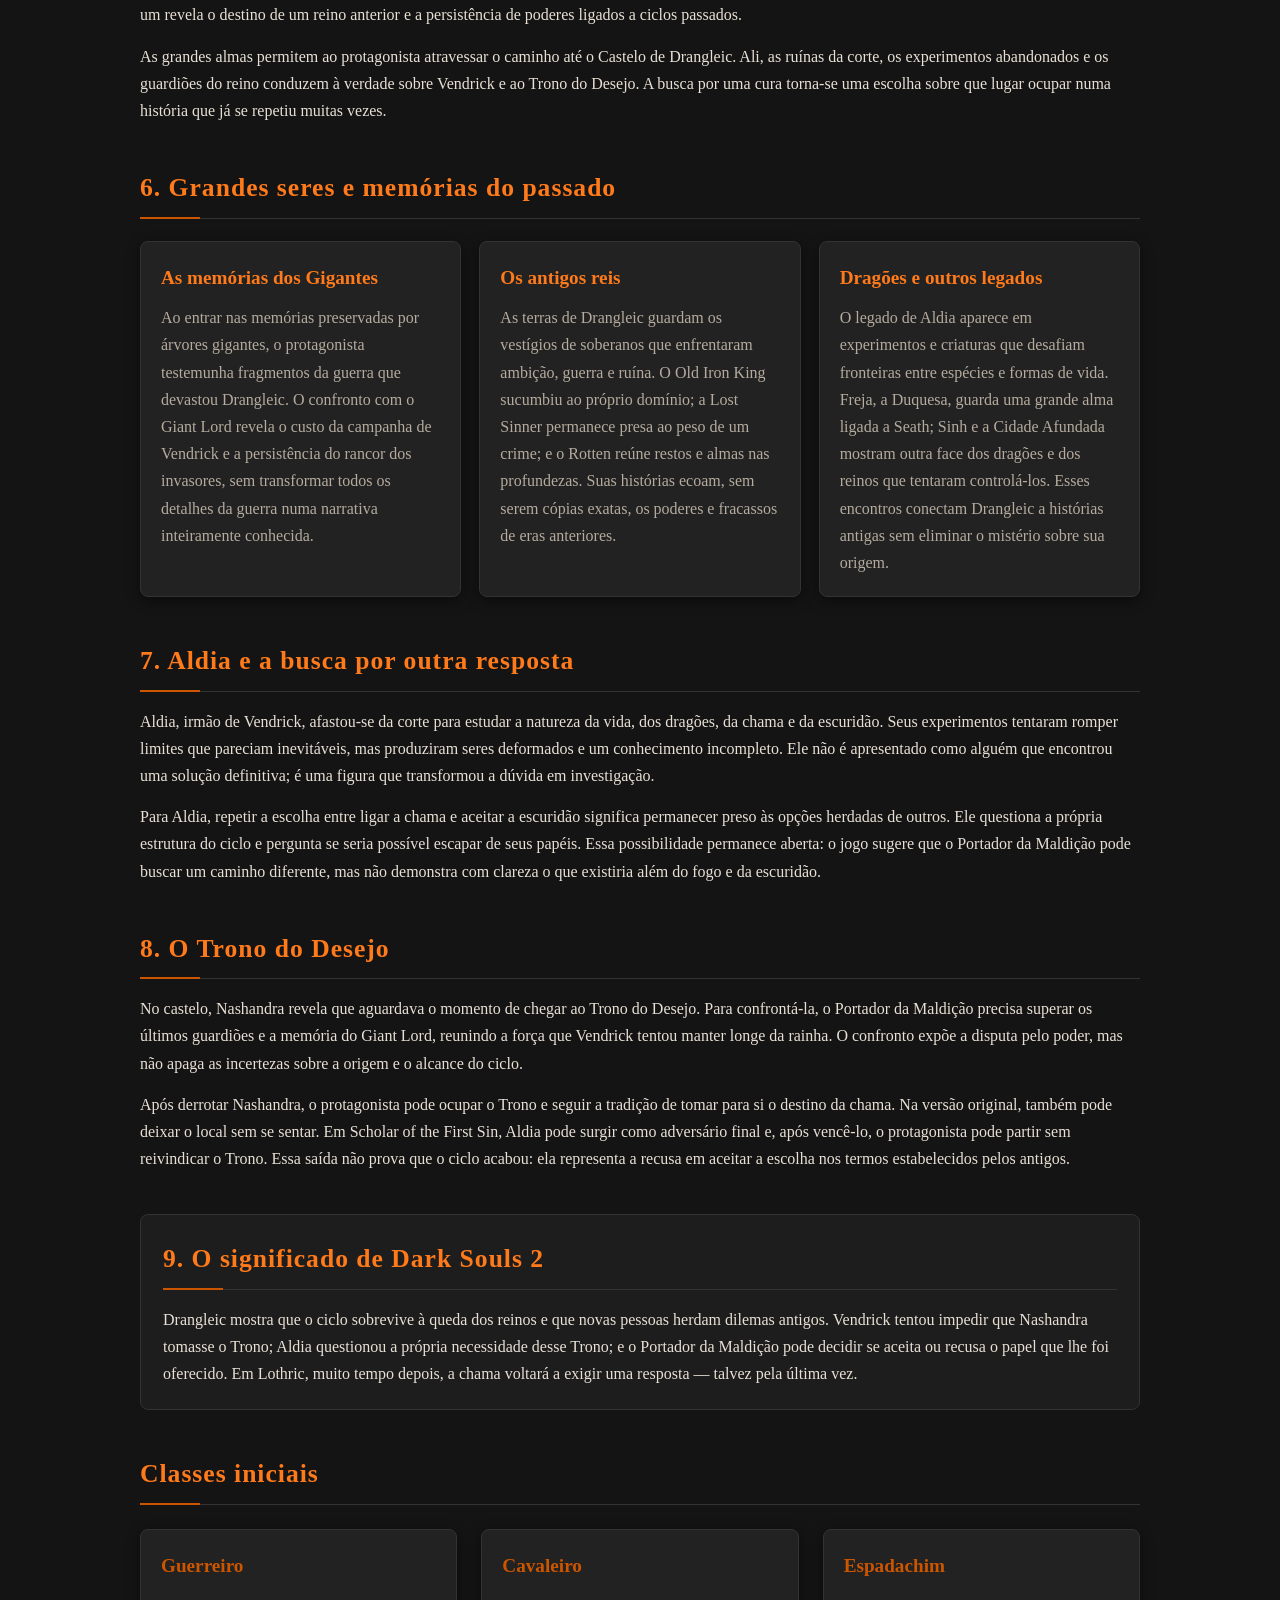
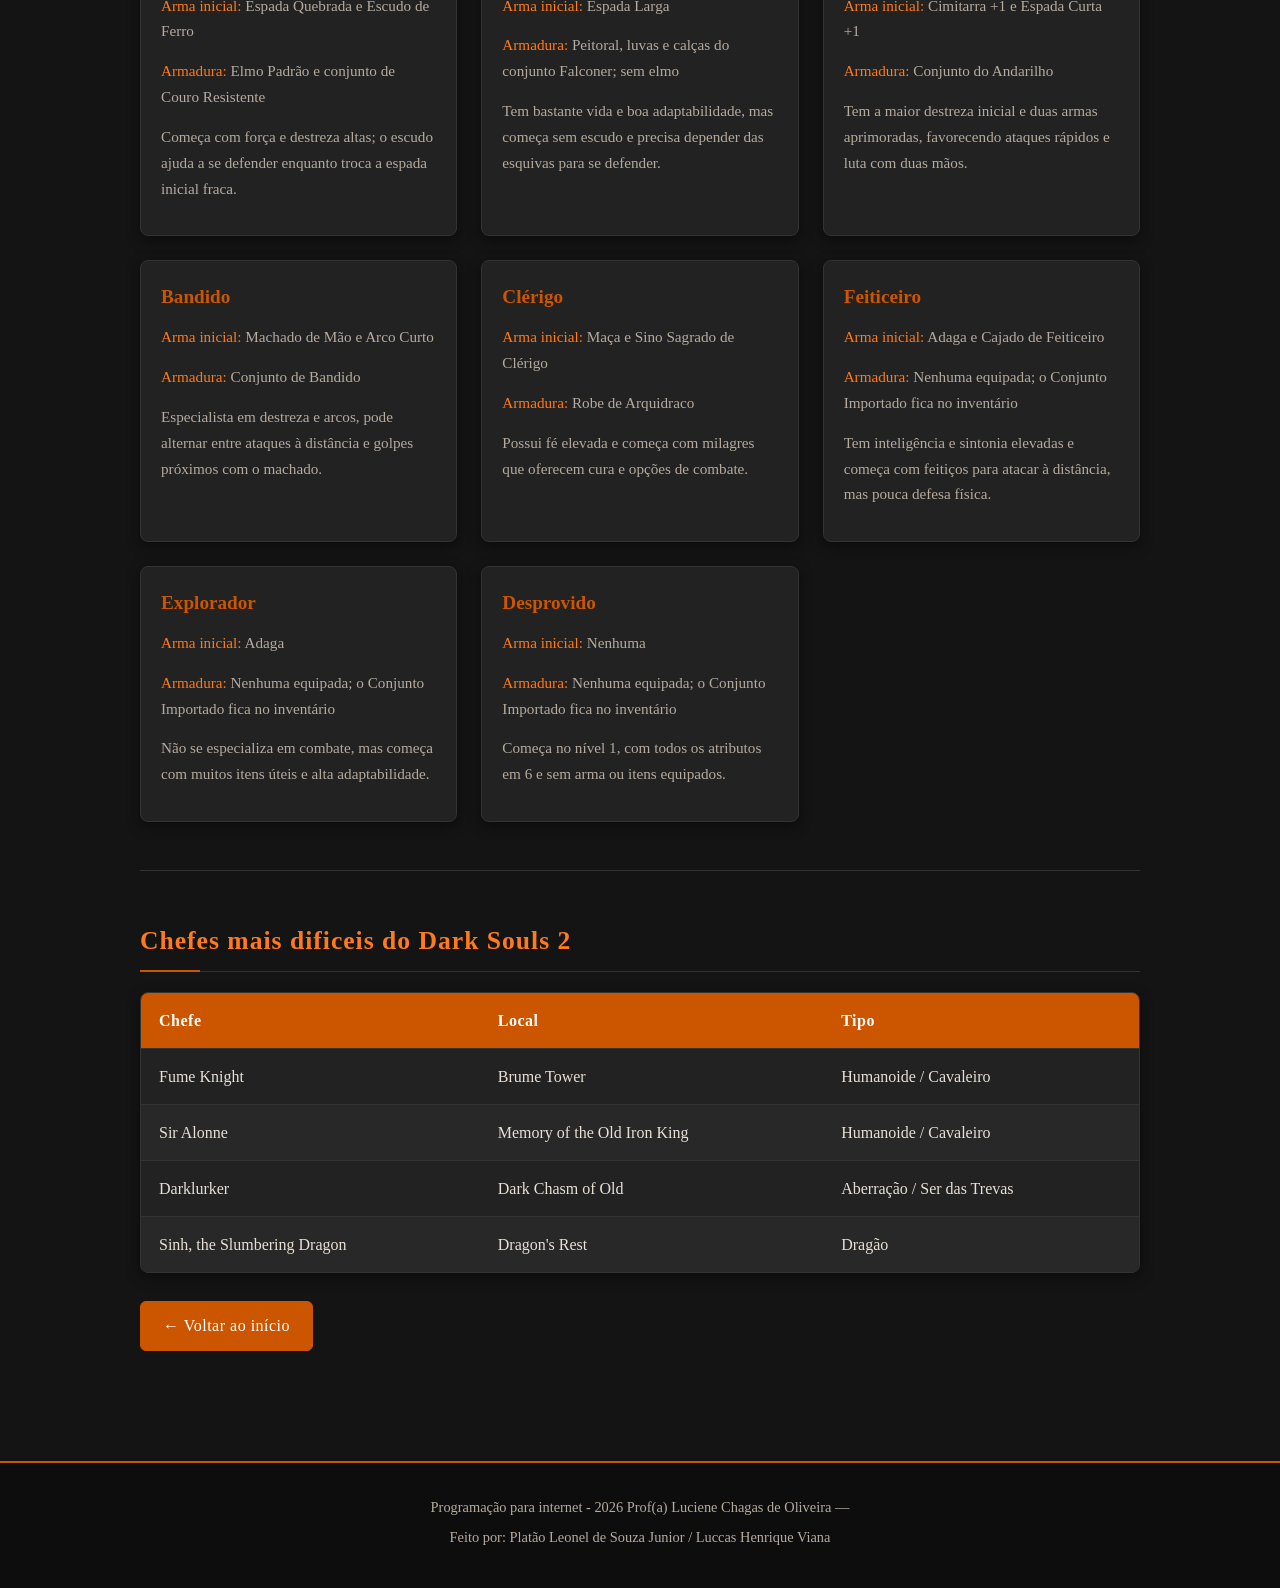
==== commit 47f3dc93: "so tirano coiso" ====
--- a/darksouls/ds2.html
+++ b/darksouls/ds2.html
@@ -186,7 +186,7 @@
 
   <footer>
     <p>Programação para internet - 2026 Prof(a) Luciene Chagas de Oliveira &mdash;</p>
-    <p>Feito por: Platão Leonel de Souza Junior / Luccas Henrique Viana / Marcos Eduardo Fernandes</p>
+    <p>Feito por: Platão Leonel de Souza Junior / Luccas Henrique Viana</p>
   </footer>
 
   <script src="script.js"></script>
--- a/darksouls/style.css
+++ b/darksouls/style.css
@@ -1,4 +1,3 @@
-/* Variáveis de cores para padronizar o site */
 :root {
   --cor-fundo: #141414;
   --cor-fundo-menu: #0d0d0d;
